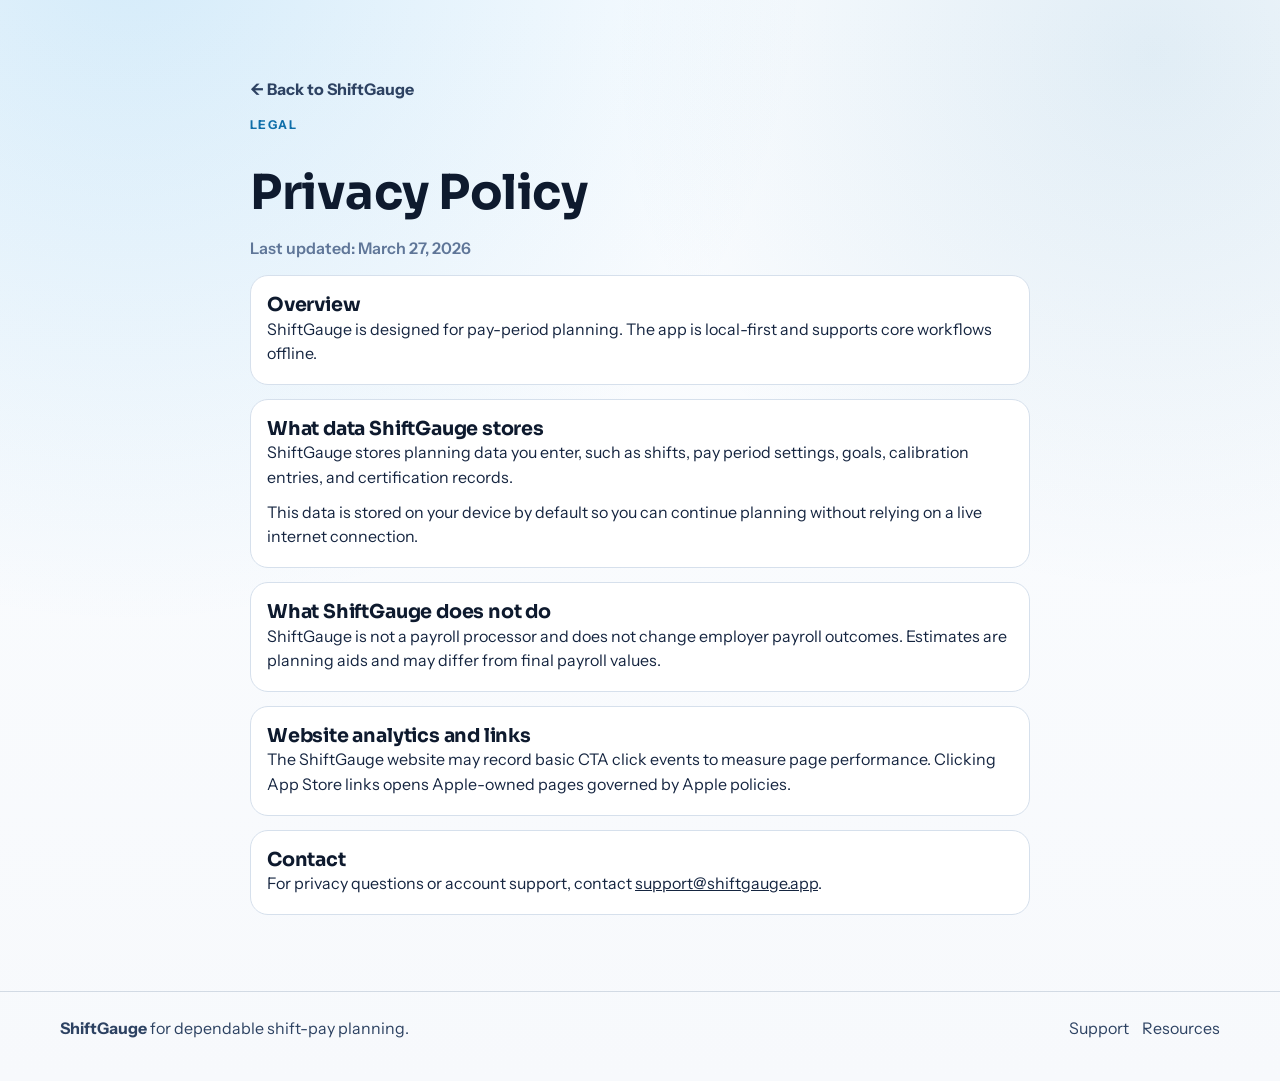
==== privacy.html @ 4718a41d "Move privacy and support from gists to dedicated site pages" ====
<!doctype html>
<html lang="en">
  <head>
    <meta charset="UTF-8" />
    <meta name="viewport" content="width=device-width, initial-scale=1" />
    <title>ShiftGauge Privacy Policy</title>
    <meta
      name="description"
      content="Privacy Policy for ShiftGauge, including local-first data handling, offline behavior, and support contact details."
    />
    <meta property="og:title" content="ShiftGauge Privacy Policy" />
    <meta
      property="og:description"
      content="How ShiftGauge handles planning data, what is stored on-device, and how to contact support."
    />
    <meta property="og:type" content="article" />
    <meta property="og:url" content="privacy.html" />
    <meta name="theme-color" content="#0f1625" />
    <link rel="preconnect" href="https://fonts.googleapis.com" />
    <link rel="preconnect" href="https://fonts.gstatic.com" crossorigin />
    <link
      href="https://fonts.googleapis.com/css2?family=Instrument+Sans:wght@400;500;600;700&family=Sora:wght@500;600;700;800&display=swap"
      rel="stylesheet"
    />
    <link rel="stylesheet" href="styles.css" />
  </head>
  <body>
    <a class="skip-link" href="#main-content">Skip to main content</a>

    <main id="main-content">
      <section class="section legal-page">
        <div class="container legal-wrap">
          <a class="legal-back" href="index.html">← Back to ShiftGauge</a>
          <p class="eyebrow">Legal</p>
          <h1>Privacy Policy</h1>
          <p class="legal-updated">Last updated: March 27, 2026</p>

          <article class="legal-card">
            <h2>Overview</h2>
            <p>
              ShiftGauge is designed for pay-period planning. The app is local-first and supports core
              workflows offline.
            </p>
          </article>

          <article class="legal-card">
            <h2>What data ShiftGauge stores</h2>
            <p>
              ShiftGauge stores planning data you enter, such as shifts, pay period settings, goals,
              calibration entries, and certification records.
            </p>
            <p>
              This data is stored on your device by default so you can continue planning without relying on a
              live internet connection.
            </p>
          </article>

          <article class="legal-card">
            <h2>What ShiftGauge does not do</h2>
            <p>
              ShiftGauge is not a payroll processor and does not change employer payroll outcomes. Estimates
              are planning aids and may differ from final payroll values.
            </p>
          </article>

          <article class="legal-card">
            <h2>Website analytics and links</h2>
            <p>
              The ShiftGauge website may record basic CTA click events to measure page performance. Clicking
              App Store links opens Apple-owned pages governed by Apple policies.
            </p>
          </article>

          <article class="legal-card">
            <h2>Contact</h2>
            <p>
              For privacy questions or account support, contact
              <a href="mailto:support@shiftgauge.app">support@shiftgauge.app</a>.
            </p>
          </article>
        </div>
      </section>
    </main>

    <footer class="site-footer legal-footer">
      <div class="container footer-grid">
        <p><strong>ShiftGauge</strong> for dependable shift-pay planning.</p>
        <ul>
          <li><a href="support.html">Support</a></li>
          <li><a href="index.html#resources">Resources</a></li>
        </ul>
      </div>
    </footer>
  </body>
</html>
---- styles.css ----
:root {
  --ink-950: #0e1a2e;
  --ink-900: #152540;
  --ink-700: #2d4262;
  --ink-500: #5f7698;
  --paper: #f7f9fc;
  --surface: #ffffff;
  --line: #d6e0ec;
  --accent: #1693df;
  --accent-deep: #0e6ea9;
  --max-width: 1160px;
  --radius-xl: 28px;
  --radius-lg: 18px;
  --radius-md: 12px;
  --soft-shadow: 0 18px 46px rgba(7, 23, 45, 0.09);
}

* {
  box-sizing: border-box;
}

html,
body {
  margin: 0;
  padding: 0;
}

body {
  font-family: "Instrument Sans", -apple-system, BlinkMacSystemFont, "Segoe UI", sans-serif;
  color: var(--ink-900);
  line-height: 1.55;
  background:
    radial-gradient(circle at 10% -5%, rgba(22, 147, 223, 0.17), transparent 42%),
    radial-gradient(circle at 90% 5%, rgba(14, 110, 169, 0.11), transparent 35%),
    linear-gradient(180deg, #fbfdff, var(--paper));
}

h1,
h2,
h3,
.brand-name {
  margin: 0;
  font-family: "Sora", "Avenir Next", "Segoe UI", sans-serif;
  line-height: 1.18;
  letter-spacing: -0.01em;
  color: var(--ink-950);
}

body.mobile-nav-open {
  overflow: hidden;
}

p {
  margin: 0;
}

a {
  color: inherit;
}

img {
  display: block;
  max-width: 100%;
}

.skip-link {
  position: absolute;
  left: -9999px;
  top: 0;
  background: var(--ink-950);
  color: #fff;
  padding: 0.65rem 0.95rem;
  border-radius: 0 0 var(--radius-md) 0;
}

.skip-link:focus {
  left: 0;
}

.container {
  width: min(100% - 2rem, var(--max-width));
  margin-inline: auto;
}

.section {
  padding: clamp(3.4rem, 6vw, 6rem) 0;
}

.eyebrow {
  text-transform: uppercase;
  font-size: 0.76rem;
  font-weight: 700;
  letter-spacing: 0.12em;
  color: var(--accent-deep);
  margin-bottom: 1rem;
}

.site-header {
  position: sticky;
  top: 0;
  z-index: 20;
  border-bottom: 1px solid rgba(139, 158, 183, 0.3);
  backdrop-filter: blur(8px);
  background: rgba(248, 251, 255, 0.84);
}

.nav-wrap {
  min-height: 4.4rem;
  display: flex;
  align-items: center;
  justify-content: space-between;
  gap: 1rem;
}

.brand {
  text-decoration: none;
  display: inline-flex;
  align-items: center;
  gap: 0.65rem;
}

.brand-mark {
  width: 2.05rem;
  height: 2.05rem;
  border-radius: 0.62rem;
  display: grid;
  place-items: center;
  font-size: 0.78rem;
  font-weight: 800;
  color: #fff;
  background: linear-gradient(145deg, var(--accent), var(--accent-deep));
}

.nav-links {
  list-style: none;
  display: flex;
  align-items: center;
  gap: 1.05rem;
  margin: 0;
  padding: 0;
}

.nav-links a {
  text-decoration: none;
  font-weight: 600;
  font-size: 0.95rem;
  color: var(--ink-700);
}

.nav-links a:hover,
.nav-links a:focus-visible {
  color: var(--ink-950);
}

.nav-cta {
  border: 1px solid var(--line);
  border-radius: 999px;
  padding: 0.42rem 0.74rem;
  background: var(--surface);
}

.mobile-nav-toggle {
  display: none;
  width: 2.5rem;
  height: 2.5rem;
  border-radius: 0.65rem;
  border: 1px solid var(--line);
  background: var(--surface);
  padding: 0.48rem;
  align-items: center;
  justify-content: center;
  flex-direction: column;
  gap: 0.24rem;
}

.mobile-nav-toggle span {
  width: 1.05rem;
  height: 2px;
  background: var(--ink-900);
  border-radius: 999px;
}

.mobile-nav-backdrop {
  position: fixed;
  inset: 0;
  background: rgba(8, 20, 39, 0.4);
  z-index: 35;
}

.mobile-nav-panel {
  position: fixed;
  top: 4.25rem;
  right: 1rem;
  left: 1rem;
  z-index: 36;
  border: 1px solid var(--line);
  border-radius: var(--radius-lg);
  background: var(--surface);
  box-shadow: var(--soft-shadow);
  padding: 0.85rem;
}

.mobile-nav-panel ul {
  list-style: none;
  margin: 0;
  padding: 0;
  display: grid;
  gap: 0.5rem;
}

.mobile-nav-panel a {
  text-decoration: none;
  color: var(--ink-900);
  font-weight: 600;
  padding: 0.55rem 0.5rem;
  border-radius: 0.5rem;
  display: block;
}

.mobile-nav-panel a:hover,
.mobile-nav-panel a:focus-visible {
  background: #f2f7fe;
}

.hero {
  position: relative;
  overflow: clip;
}

.hero-shape {
  position: absolute;
  inset: -10% -20% auto auto;
  width: min(66vw, 760px);
  height: min(66vw, 760px);
  border-radius: 999px;
  background: radial-gradient(circle, rgba(22, 147, 223, 0.15), rgba(22, 147, 223, 0));
  pointer-events: none;
}

.hero-grid {
  display: grid;
  gap: 1.25rem;
  align-items: stretch;
}

.hero-visual {
  display: grid;
  gap: 0.72rem;
}

.hero-preview {
  margin: 0;
  border-radius: var(--radius-xl);
  padding: 0.5rem;
  background: linear-gradient(170deg, #fdfefe, #edf4fd);
  border: 1px solid rgba(122, 147, 183, 0.34);
  box-shadow: var(--soft-shadow);
}

.hero-preview img {
  width: 100%;
  border-radius: calc(var(--radius-xl) - 8px);
  aspect-ratio: 9 / 19.5;
  object-fit: cover;
  max-height: 26rem;
}

.hero-copy-wrap h1 {
  font-size: clamp(2.1rem, 7vw, 4.2rem);
  max-width: 13ch;
}

.lede {
  margin-top: 1.05rem;
  max-width: 56ch;
  color: var(--ink-700);
  font-size: clamp(1.05rem, 2.1vw, 1.24rem);
}

.hero-actions {
  margin-top: 1.7rem;
  display: flex;
  flex-wrap: wrap;
  gap: 0.72rem;
}

.hero-note {
  margin-top: 1rem;
  color: var(--ink-500);
  font-weight: 600;
}

.hero-signal {
  background:
    linear-gradient(180deg, rgba(10, 24, 44, 0.97), rgba(16, 33, 58, 0.97)),
    radial-gradient(circle at 25% 0%, rgba(22, 147, 223, 0.23), transparent 38%);
  color: #d9e9ff;
  border-radius: var(--radius-xl);
  border: 1px solid rgba(91, 133, 186, 0.45);
  padding: 1.4rem;
  box-shadow: var(--soft-shadow);
}

.signal-label {
  text-transform: uppercase;
  font-size: 0.74rem;
  letter-spacing: 0.11em;
  color: #93bce8;
  font-weight: 700;
}

.signal-value {
  margin-top: 0.65rem;
  font-family: "Sora", sans-serif;
  font-size: clamp(1.28rem, 3.2vw, 1.9rem);
  font-weight: 700;
}

.signal-list {
  list-style: none;
  margin: 1.2rem 0 0;
  padding: 0;
  display: grid;
  gap: 0.62rem;
  font-weight: 500;
}

.signal-list li {
  display: flex;
  align-items: center;
  gap: 0.55rem;
}

.signal-dot {
  width: 0.48rem;
  height: 0.48rem;
  border-radius: 999px;
  background: linear-gradient(145deg, #75d1ff, #4ba6dd);
  box-shadow: 0 0 0 5px rgba(117, 209, 255, 0.12);
}

.role-strip {
  margin-top: 1.2rem;
  display: grid;
  grid-template-columns: repeat(2, minmax(0, 1fr));
  gap: 0.56rem;
}

.section-audience {
  padding-block: clamp(2rem, 4vw, 3rem);
}

.section-audience .role-strip {
  margin-top: 0.5rem;
}

.role-strip p {
  margin: 0;
  padding: 0.62rem 0.72rem;
  border-radius: 999px;
  border: 1px solid var(--line);
  background: rgba(255, 255, 255, 0.86);
  text-align: center;
  font-size: 0.9rem;
  font-weight: 600;
  color: var(--ink-700);
}

.conversion-strip {
  margin-top: 0.8rem;
  display: grid;
  gap: 0.6rem;
}

.conversion-strip article {
  border: 1px solid var(--line);
  background: rgba(255, 255, 255, 0.9);
  border-radius: var(--radius-md);
  padding: 0.82rem 0.88rem;
}

.conversion-strip h3 {
  font-size: 0.98rem;
}

.conversion-strip p {
  margin-top: 0.28rem;
  color: var(--ink-700);
  font-size: 0.9rem;
}

.why-grid {
  display: grid;
  gap: 1.15rem;
  align-items: start;
}

.why-grid h2 {
  font-size: clamp(1.55rem, 3.8vw, 2.7rem);
  max-width: 19ch;
}

.why-copy {
  display: grid;
  gap: 0.88rem;
  color: var(--ink-700);
  font-size: 1.05rem;
  max-width: 62ch;
}

.section-feature {
  background: linear-gradient(180deg, rgba(10, 36, 66, 0.02), rgba(10, 36, 66, 0.06));
  border-top: 1px solid rgba(128, 150, 179, 0.3);
  border-bottom: 1px solid rgba(128, 150, 179, 0.3);
}

.section-feature h2,
#screenshots h2,
.section-trust h2,
.section-faq h2,
.resources-wrap h2 {
  font-size: clamp(1.6rem, 4vw, 2.5rem);
  max-width: 20ch;
}

.feature-rows {
  margin-top: 1.45rem;
  display: grid;
  gap: 0.72rem;
}

.feature-row {
  background: var(--surface);
  border-radius: var(--radius-lg);
  border: 1px solid var(--line);
  padding: 1.1rem 1rem;
  position: relative;
}

.feature-row::before {
  content: "";
  position: absolute;
  left: 0;
  top: 0;
  bottom: 0;
  width: 4px;
  border-radius: 4px 0 0 4px;
  background: linear-gradient(180deg, var(--accent), var(--accent-deep));
}

.feature-row h3 {
  font-size: 1.12rem;
  margin-left: 0.35rem;
}

.feature-row p {
  margin-top: 0.42rem;
  margin-left: 0.35rem;
  color: var(--ink-700);
}

.section-inline-cta {
  padding-block: clamp(2.3rem, 4vw, 3.3rem);
}

.inline-cta-card {
  border: 1px solid var(--line);
  background: linear-gradient(145deg, #ffffff, #eef5fd);
  border-radius: var(--radius-lg);
  padding: 1.15rem;
  display: grid;
  gap: 0.85rem;
}

.inline-cta-card h2 {
  font-size: clamp(1.4rem, 3vw, 2rem);
  max-width: 18ch;
}

.inline-cta-text {
  margin-top: 0.45rem;
  color: var(--ink-700);
}

.gallery {
  margin-top: 1.5rem;
  display: grid;
  gap: 0.82rem;
  grid-template-columns: repeat(2, minmax(0, 1fr));
}

.shot {
  margin: 0;
  border-radius: var(--radius-lg);
  border: 1px solid var(--line);
  padding: 0.62rem;
  background: var(--surface);
}

.shot-button {
  width: 100%;
  border: 0;
  border-radius: var(--radius-md);
  overflow: hidden;
  padding: 0;
  cursor: zoom-in;
  background: #e8eef8;
}

.shot-button img {
  width: 100%;
  aspect-ratio: 9 / 19.5;
  object-fit: cover;
}

.shot figcaption {
  margin-top: 0.58rem;
  color: var(--ink-700);
  font-size: 0.93rem;
}

.shot-step {
  display: block;
  margin-bottom: 0.2rem;
  font-size: 0.72rem;
  text-transform: uppercase;
  letter-spacing: 0.1em;
  font-weight: 700;
  color: var(--accent-deep);
}

.section-trust {
  background: linear-gradient(180deg, rgba(248, 252, 255, 0.35), rgba(237, 244, 252, 0.92));
  border-top: 1px solid rgba(128, 150, 179, 0.3);
  border-bottom: 1px solid rgba(128, 150, 179, 0.3);
}

.trust-grid {
  display: grid;
  gap: 0.85rem;
}

.trust-grid article {
  background: var(--surface);
  border: 1px solid var(--line);
  border-radius: var(--radius-lg);
  padding: 1rem;
}

.trust-grid article h3 {
  font-size: 1.04rem;
}

.trust-grid article p {
  margin-top: 0.4rem;
  color: var(--ink-700);
}

.section-faq {
  border-top: 1px solid rgba(128, 150, 179, 0.3);
  border-bottom: 1px solid rgba(128, 150, 179, 0.3);
  background: linear-gradient(180deg, rgba(248, 252, 255, 0.6), rgba(237, 244, 252, 0.5));
}

.faq-wrap {
  display: grid;
  gap: 0.85rem;
}

.faq-list {
  display: grid;
  gap: 0.58rem;
}

.faq-list details {
  border: 1px solid var(--line);
  border-radius: var(--radius-md);
  background: var(--surface);
  padding: 0.85rem 0.9rem;
}

.faq-list summary {
  cursor: pointer;
  font-weight: 700;
}

.faq-list p {
  margin-top: 0.55rem;
  color: var(--ink-700);
}

.resources-wrap {
  display: grid;
  gap: 1rem;
}

.resource-list {
  display: grid;
  gap: 0.58rem;
}

.resource-link {
  text-decoration: none;
  font-weight: 600;
  border: 1px solid var(--line);
  background: var(--surface);
  border-radius: var(--radius-md);
  padding: 0.86rem 0.92rem;
}

.resource-link:hover,
.resource-link:focus-visible {
  border-color: #9eb7d4;
  background: #f8fbff;
}

.resource-cta {
  margin-top: 0.3rem;
  border: 1px solid var(--line);
  border-radius: var(--radius-lg);
  background: linear-gradient(145deg, #ffffff, #eef5fd);
  padding: 1.15rem;
  display: flex;
  flex-wrap: wrap;
  align-items: center;
  justify-content: space-between;
  gap: 0.85rem;
}

.resource-cta h3 {
  font-size: clamp(1.05rem, 2.3vw, 1.4rem);
  max-width: 34ch;
}

.btn {
  display: inline-flex;
  align-items: center;
  justify-content: center;
  min-height: 2.7rem;
  border-radius: 999px;
  padding: 0.68rem 1.12rem;
  border: 1px solid transparent;
  text-decoration: none;
  font-weight: 700;
}

.btn-primary {
  color: #fff;
  background: linear-gradient(145deg, var(--accent), var(--accent-deep));
}

.btn-primary:hover,
.btn-primary:focus-visible {
  filter: brightness(1.06);
}

.btn-ghost {
  background: rgba(255, 255, 255, 0.9);
  border-color: var(--line);
  color: var(--ink-900);
}

.btn-ghost:hover,
.btn-ghost:focus-visible {
  border-color: #a6bdd8;
}

.site-footer {
  padding: 2.2rem 0 2.5rem;
  border-top: 1px solid rgba(139, 158, 183, 0.34);
}

.footer-grid {
  display: flex;
  justify-content: space-between;
  flex-wrap: wrap;
  gap: 0.88rem;
  color: var(--ink-700);
}

.footer-grid ul {
  list-style: none;
  margin: 0;
  padding: 0;
  display: flex;
  flex-wrap: wrap;
  gap: 0.8rem;
}

.footer-grid a {
  text-decoration: none;
}

.footer-grid a:hover,
.footer-grid a:focus-visible {
  text-decoration: underline;
}

.legal-page {
  min-height: calc(100vh - 6rem);
}

.legal-wrap {
  max-width: 780px;
  display: grid;
  gap: 0.9rem;
}

.legal-back {
  text-decoration: none;
  font-weight: 700;
  color: var(--ink-700);
}

.legal-back:hover,
.legal-back:focus-visible {
  color: var(--ink-950);
  text-decoration: underline;
}

.legal-wrap h1 {
  font-size: clamp(1.9rem, 4.8vw, 3rem);
}

.legal-updated {
  color: var(--ink-500);
  font-weight: 600;
}

.legal-card {
  border: 1px solid var(--line);
  border-radius: var(--radius-lg);
  background: var(--surface);
  padding: 1.1rem 1rem;
}

.legal-card h2 {
  font-size: 1.2rem;
}

.legal-card p + p {
  margin-top: 0.6rem;
}

.legal-card ul {
  margin: 0.6rem 0 0;
  padding-left: 1.1rem;
  color: var(--ink-700);
}

.legal-footer {
  padding-top: 1.5rem;
}

.mobile-sticky-cta {
  display: none;
  position: fixed;
  left: 0.75rem;
  right: 0.75rem;
  bottom: calc(env(safe-area-inset-bottom) + 0.5rem);
  z-index: 34;
  min-height: 3.3rem;
  padding-inline: 1rem;
  border-radius: 999px;
  border: 1px solid rgba(14, 110, 169, 0.42);
  background: linear-gradient(145deg, var(--accent), var(--accent-deep));
  color: #fff;
  text-decoration: none;
  font-weight: 800;
  align-items: center;
  justify-content: center;
  box-shadow: 0 14px 28px rgba(8, 23, 45, 0.2);
  transition: opacity 180ms ease, transform 180ms ease;
}

.mobile-sticky-cta.is-hidden {
  opacity: 0;
  pointer-events: none;
  transform: translateY(10px);
}

body.mobile-nav-open .mobile-sticky-cta {
  opacity: 0;
  pointer-events: none;
  transform: translateY(8px);
}

.lightbox {
  width: min(92vw, 980px);
  border: 1px solid #274264;
  border-radius: var(--radius-lg);
  padding: 0.82rem;
  background: #0b1728;
  color: #d8e9ff;
}

.lightbox::backdrop {
  background: rgba(8, 14, 25, 0.82);
}

.lightbox-topbar {
  display: flex;
  align-items: center;
  justify-content: space-between;
  gap: 0.85rem;
  margin-bottom: 0.62rem;
}

.lightbox-close {
  border: 1px solid #32527a;
  background: #123054;
  color: #fff;
  border-radius: 999px;
  padding: 0.42rem 0.76rem;
  font-weight: 700;
  cursor: pointer;
}

#lightbox-image {
  max-height: min(78vh, 860px);
  margin-inline: auto;
  border-radius: 0.55rem;
}

@media (min-width: 760px) {
  .hero-grid {
    grid-template-columns: 1.06fr 0.94fr;
    gap: 1.2rem;
  }

  .role-strip {
    grid-template-columns: repeat(5, minmax(0, 1fr));
  }

  .conversion-strip {
    grid-template-columns: repeat(3, minmax(0, 1fr));
  }

  .why-grid {
    grid-template-columns: 1fr 1fr;
    gap: 1.5rem;
  }

  .feature-rows {
    grid-template-columns: repeat(2, minmax(0, 1fr));
  }

  .resources-wrap {
    grid-template-columns: 0.95fr 1.05fr;
    align-items: start;
  }

  .resource-cta {
    grid-column: 1 / -1;
  }

  .trust-grid {
    grid-template-columns: 1.2fr 1fr 1fr 1fr;
    align-items: stretch;
  }

  .faq-wrap {
    grid-template-columns: 0.9fr 1.1fr;
    align-items: start;
  }

  .inline-cta-card {
    grid-template-columns: 1.05fr auto;
    align-items: center;
  }
}

@media (min-width: 1040px) {
  .gallery {
    grid-template-columns: repeat(3, minmax(0, 1fr));
  }

  .feature-rows {
    grid-template-columns: repeat(3, minmax(0, 1fr));
  }
}

@media (max-width: 900px) {
  .nav-links {
    display: none;
  }

  .mobile-nav-toggle {
    display: inline-flex;
  }
}

@media (max-width: 700px) {
  body {
    padding-bottom: calc(5.5rem + env(safe-area-inset-bottom));
  }

  .section {
    padding: 2.35rem 0;
  }

  .hero {
    padding-top: 0.35rem;
  }

  .hero-copy-wrap h1 {
    font-size: clamp(1.75rem, 8vw, 2.3rem);
  }

  .lede {
    font-size: 1rem;
    margin-top: 0.82rem;
  }

  .hero-actions {
    margin-top: 0.9rem;
    gap: 0.56rem;
    align-items: stretch;
  }

  .hero-actions .btn-primary {
    width: 100%;
    min-height: 3.2rem;
    font-size: 1rem;
  }

  .hero-actions .btn-ghost {
    border: 0;
    background: transparent;
    padding-inline: 0.2rem;
    min-height: 2.2rem;
    color: var(--ink-700);
    font-weight: 650;
  }

  .hero-actions .btn-ghost:hover,
  .hero-actions .btn-ghost:focus-visible {
    color: var(--ink-900);
    background: transparent;
    text-decoration: underline;
  }

  .hero-note {
    margin-top: 0.6rem;
    font-size: 0.9rem;
  }

  .hero-preview img {
    max-height: 16.8rem;
    object-position: 50% 22%;
  }

  .hero-visual {
    gap: 0.48rem;
  }

  .hero-signal {
    order: 3;
    margin-top: 0.2rem;
    padding: 0.95rem;
  }

  .mobile-sticky-cta {
    display: inline-flex;
  }

  .conversion-strip article,
  .feature-row,
  .faq-list details,
  .resource-cta {
    padding: 0.78rem 0.8rem;
  }

  .section-feature h2,
  #screenshots h2,
  .section-trust h2,
  .section-faq h2,
  .resources-wrap h2,
  .inline-cta-card h2,
  .why-grid h2 {
    font-size: clamp(1.35rem, 5.8vw, 1.75rem);
  }

  .eyebrow {
    margin-bottom: 0.66rem;
    font-size: 0.72rem;
  }

  .gallery {
    grid-template-columns: 1fr;
  }
}

@media (prefers-reduced-motion: no-preference) {
  .feature-row,
  .shot,
  .trust-grid article {
    transition: transform 180ms ease, box-shadow 180ms ease;
  }

  .feature-row:hover,
  .shot:hover,
  .trust-grid article:hover {
    transform: translateY(-2px);
    box-shadow: 0 10px 26px rgba(15, 33, 56, 0.08);
  }
}

:focus-visible {
  outline: 3px solid rgba(22, 147, 223, 0.45);
  outline-offset: 2px;
}
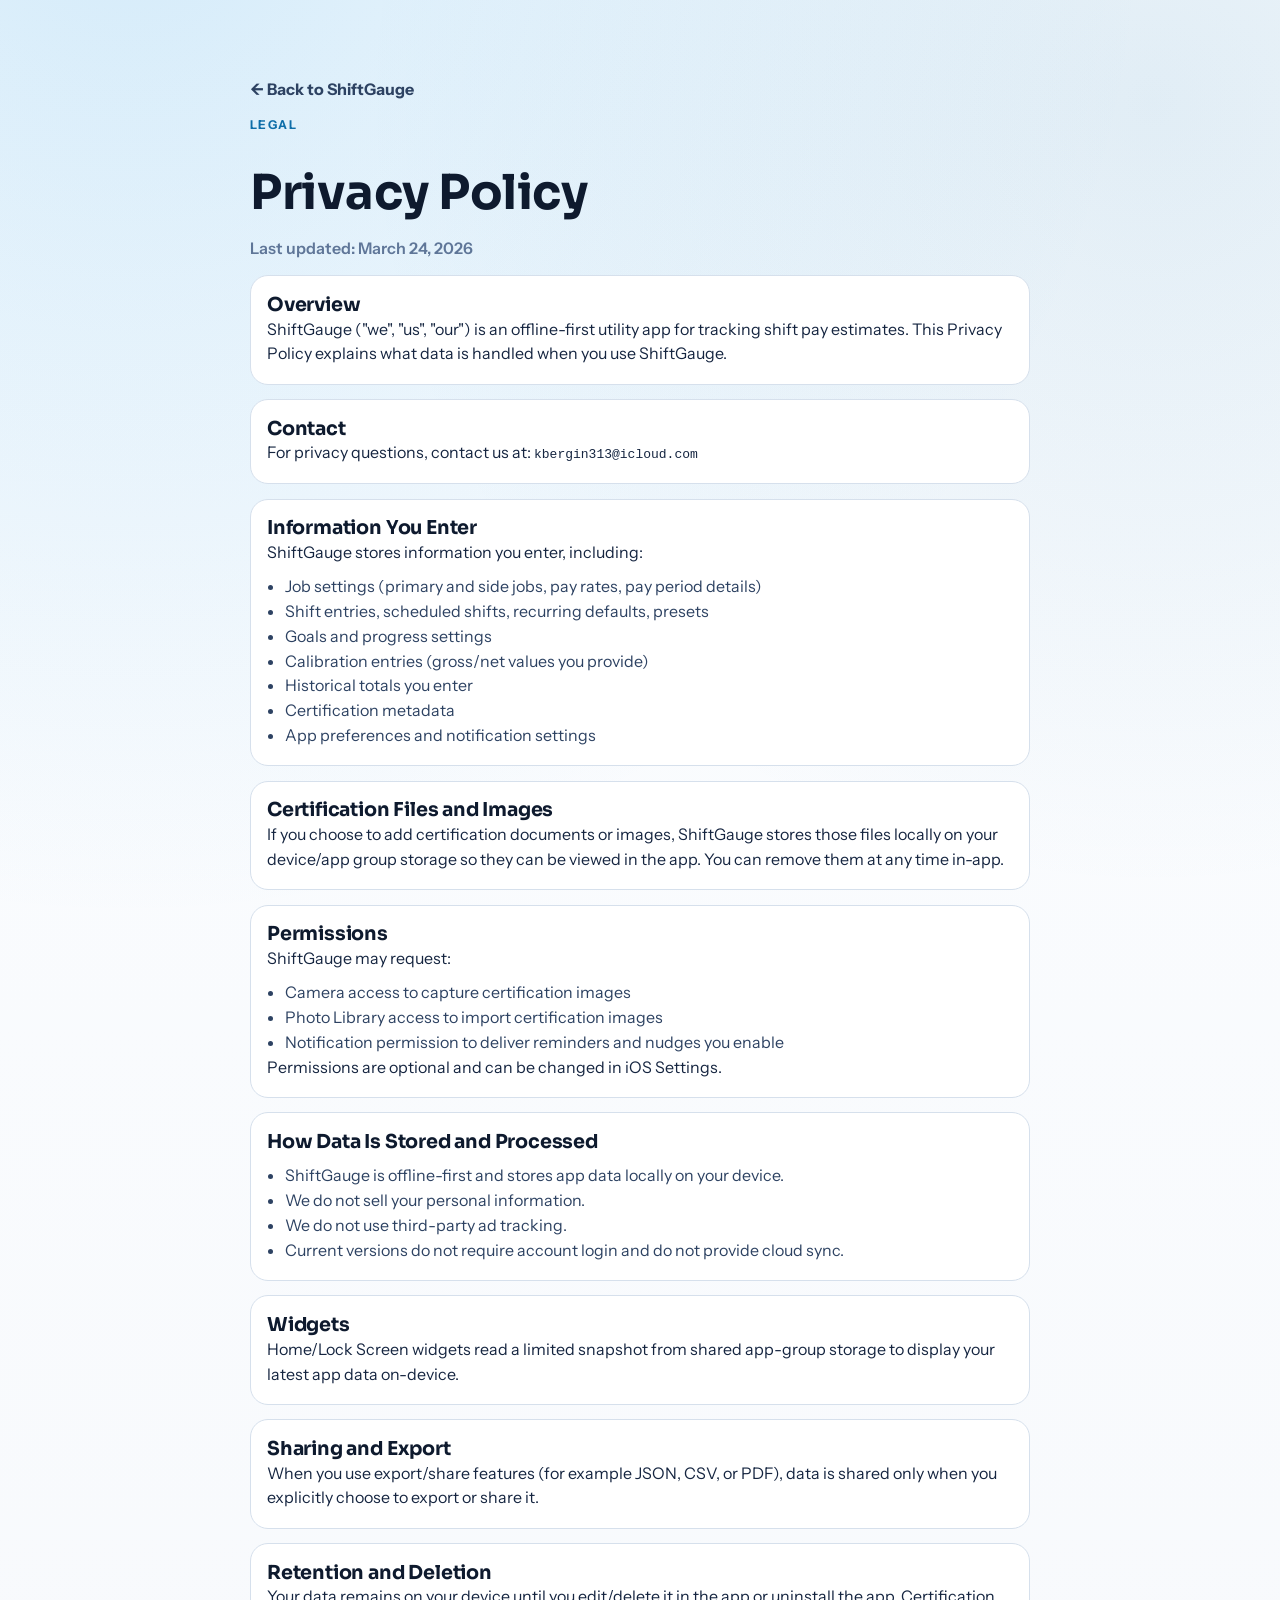
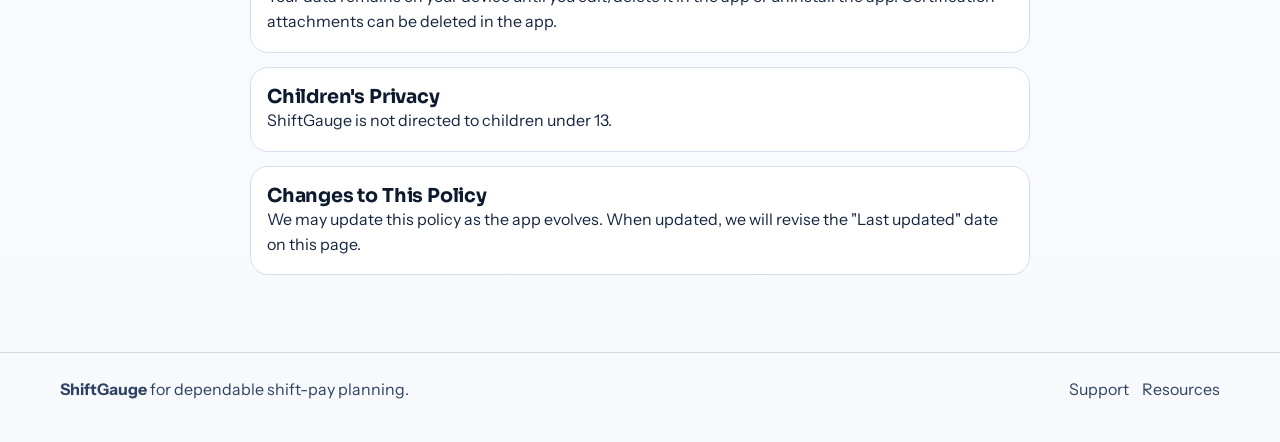
==== commit 33371c4a: "Align site privacy page with canonical App Store policy wording" ====
--- a/privacy.html
+++ b/privacy.html
@@ -33,49 +33,101 @@
           <a class="legal-back" href="index.html">← Back to ShiftGauge</a>
           <p class="eyebrow">Legal</p>
           <h1>Privacy Policy</h1>
-          <p class="legal-updated">Last updated: March 27, 2026</p>
+          <p class="legal-updated">Last updated: March 24, 2026</p>
 
           <article class="legal-card">
             <h2>Overview</h2>
             <p>
-              ShiftGauge is designed for pay-period planning. The app is local-first and supports core
-              workflows offline.
-            </p>
-          </article>
-
-          <article class="legal-card">
-            <h2>What data ShiftGauge stores</h2>
-            <p>
-              ShiftGauge stores planning data you enter, such as shifts, pay period settings, goals,
-              calibration entries, and certification records.
-            </p>
-            <p>
-              This data is stored on your device by default so you can continue planning without relying on a
-              live internet connection.
-            </p>
-          </article>
-
-          <article class="legal-card">
-            <h2>What ShiftGauge does not do</h2>
-            <p>
-              ShiftGauge is not a payroll processor and does not change employer payroll outcomes. Estimates
-              are planning aids and may differ from final payroll values.
-            </p>
-          </article>
-
-          <article class="legal-card">
-            <h2>Website analytics and links</h2>
-            <p>
-              The ShiftGauge website may record basic CTA click events to measure page performance. Clicking
-              App Store links opens Apple-owned pages governed by Apple policies.
+              ShiftGauge ("we", "us", "our") is an offline-first utility app for tracking shift pay
+              estimates. This Privacy Policy explains what data is handled when you use ShiftGauge.
             </p>
           </article>
 
           <article class="legal-card">
             <h2>Contact</h2>
             <p>
-              For privacy questions or account support, contact
-              <a href="mailto:support@shiftgauge.app">support@shiftgauge.app</a>.
+              For privacy questions, contact us at: <code>kbergin313@icloud.com</code>
+            </p>
+          </article>
+
+          <article class="legal-card">
+            <h2>Information You Enter</h2>
+            <p>ShiftGauge stores information you enter, including:</p>
+            <ul>
+              <li>Job settings (primary and side jobs, pay rates, pay period details)</li>
+              <li>Shift entries, scheduled shifts, recurring defaults, presets</li>
+              <li>Goals and progress settings</li>
+              <li>Calibration entries (gross/net values you provide)</li>
+              <li>Historical totals you enter</li>
+              <li>Certification metadata</li>
+              <li>App preferences and notification settings</li>
+            </ul>
+          </article>
+
+          <article class="legal-card">
+            <h2>Certification Files and Images</h2>
+            <p>
+              If you choose to add certification documents or images, ShiftGauge stores those files locally on
+              your device/app group storage so they can be viewed in the app. You can remove them at any time
+              in-app.
+            </p>
+          </article>
+
+          <article class="legal-card">
+            <h2>Permissions</h2>
+            <p>ShiftGauge may request:</p>
+            <ul>
+              <li>Camera access to capture certification images</li>
+              <li>Photo Library access to import certification images</li>
+              <li>Notification permission to deliver reminders and nudges you enable</li>
+            </ul>
+            <p>Permissions are optional and can be changed in iOS Settings.</p>
+          </article>
+
+          <article class="legal-card">
+            <h2>How Data Is Stored and Processed</h2>
+            <ul>
+              <li>ShiftGauge is offline-first and stores app data locally on your device.</li>
+              <li>We do not sell your personal information.</li>
+              <li>We do not use third-party ad tracking.</li>
+              <li>Current versions do not require account login and do not provide cloud sync.</li>
+            </ul>
+          </article>
+
+          <article class="legal-card">
+            <h2>Widgets</h2>
+            <p>
+              Home/Lock Screen widgets read a limited snapshot from shared app-group storage to display your
+              latest app data on-device.
+            </p>
+          </article>
+
+          <article class="legal-card">
+            <h2>Sharing and Export</h2>
+            <p>
+              When you use export/share features (for example JSON, CSV, or PDF), data is shared only when
+              you explicitly choose to export or share it.
+            </p>
+          </article>
+
+          <article class="legal-card">
+            <h2>Retention and Deletion</h2>
+            <p>
+              Your data remains on your device until you edit/delete it in the app or uninstall the app.
+              Certification attachments can be deleted in the app.
+            </p>
+          </article>
+
+          <article class="legal-card">
+            <h2>Children's Privacy</h2>
+            <p>ShiftGauge is not directed to children under 13.</p>
+          </article>
+
+          <article class="legal-card">
+            <h2>Changes to This Policy</h2>
+            <p>
+              We may update this policy as the app evolves. When updated, we will revise the "Last updated"
+              date on this page.
             </p>
           </article>
         </div>
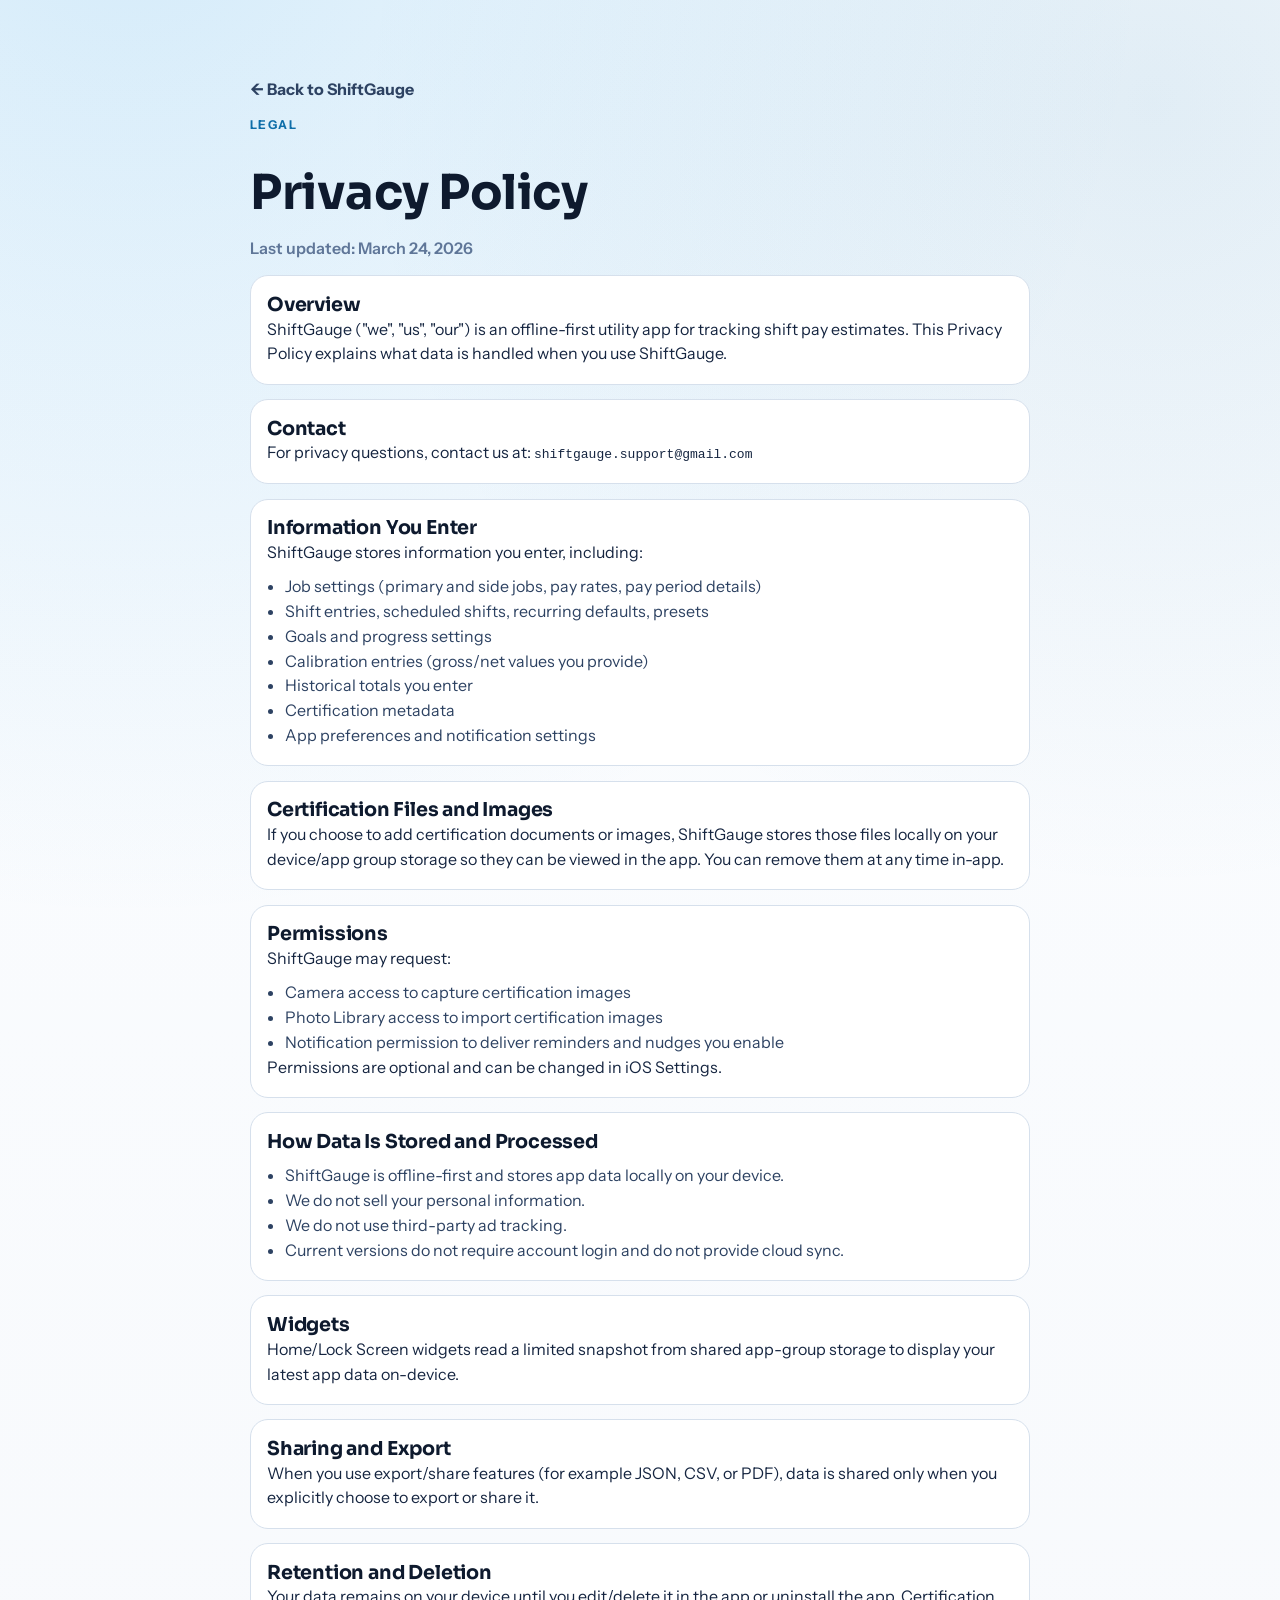
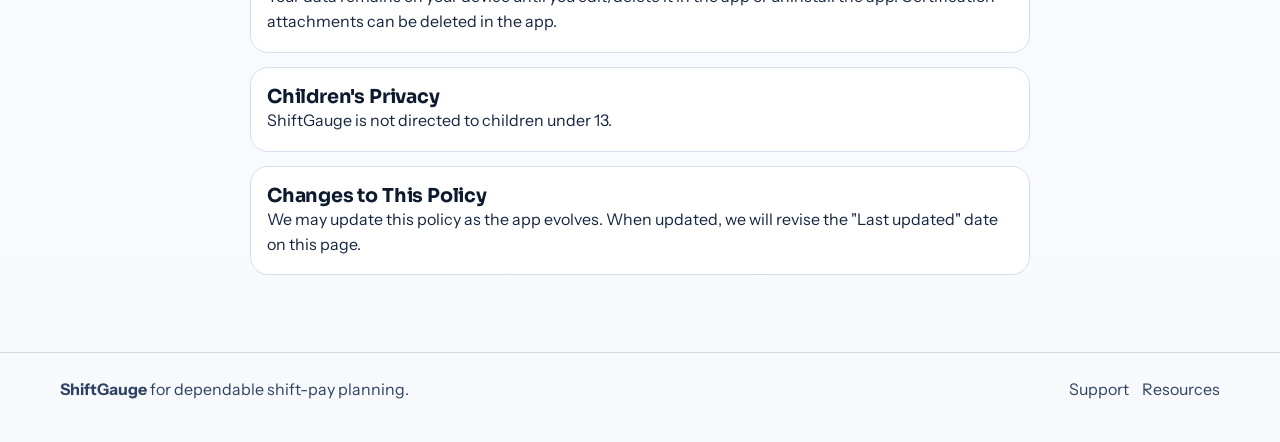
==== commit b9a8959a: "Replace all support emails with shiftgauge.support@gmail.com" ====
--- a/privacy.html
+++ b/privacy.html
@@ -46,7 +46,7 @@
           <article class="legal-card">
             <h2>Contact</h2>
             <p>
-              For privacy questions, contact us at: <code>kbergin313@icloud.com</code>
+              For privacy questions, contact us at: <code>shiftgauge.support@gmail.com</code>
             </p>
           </article>
 
